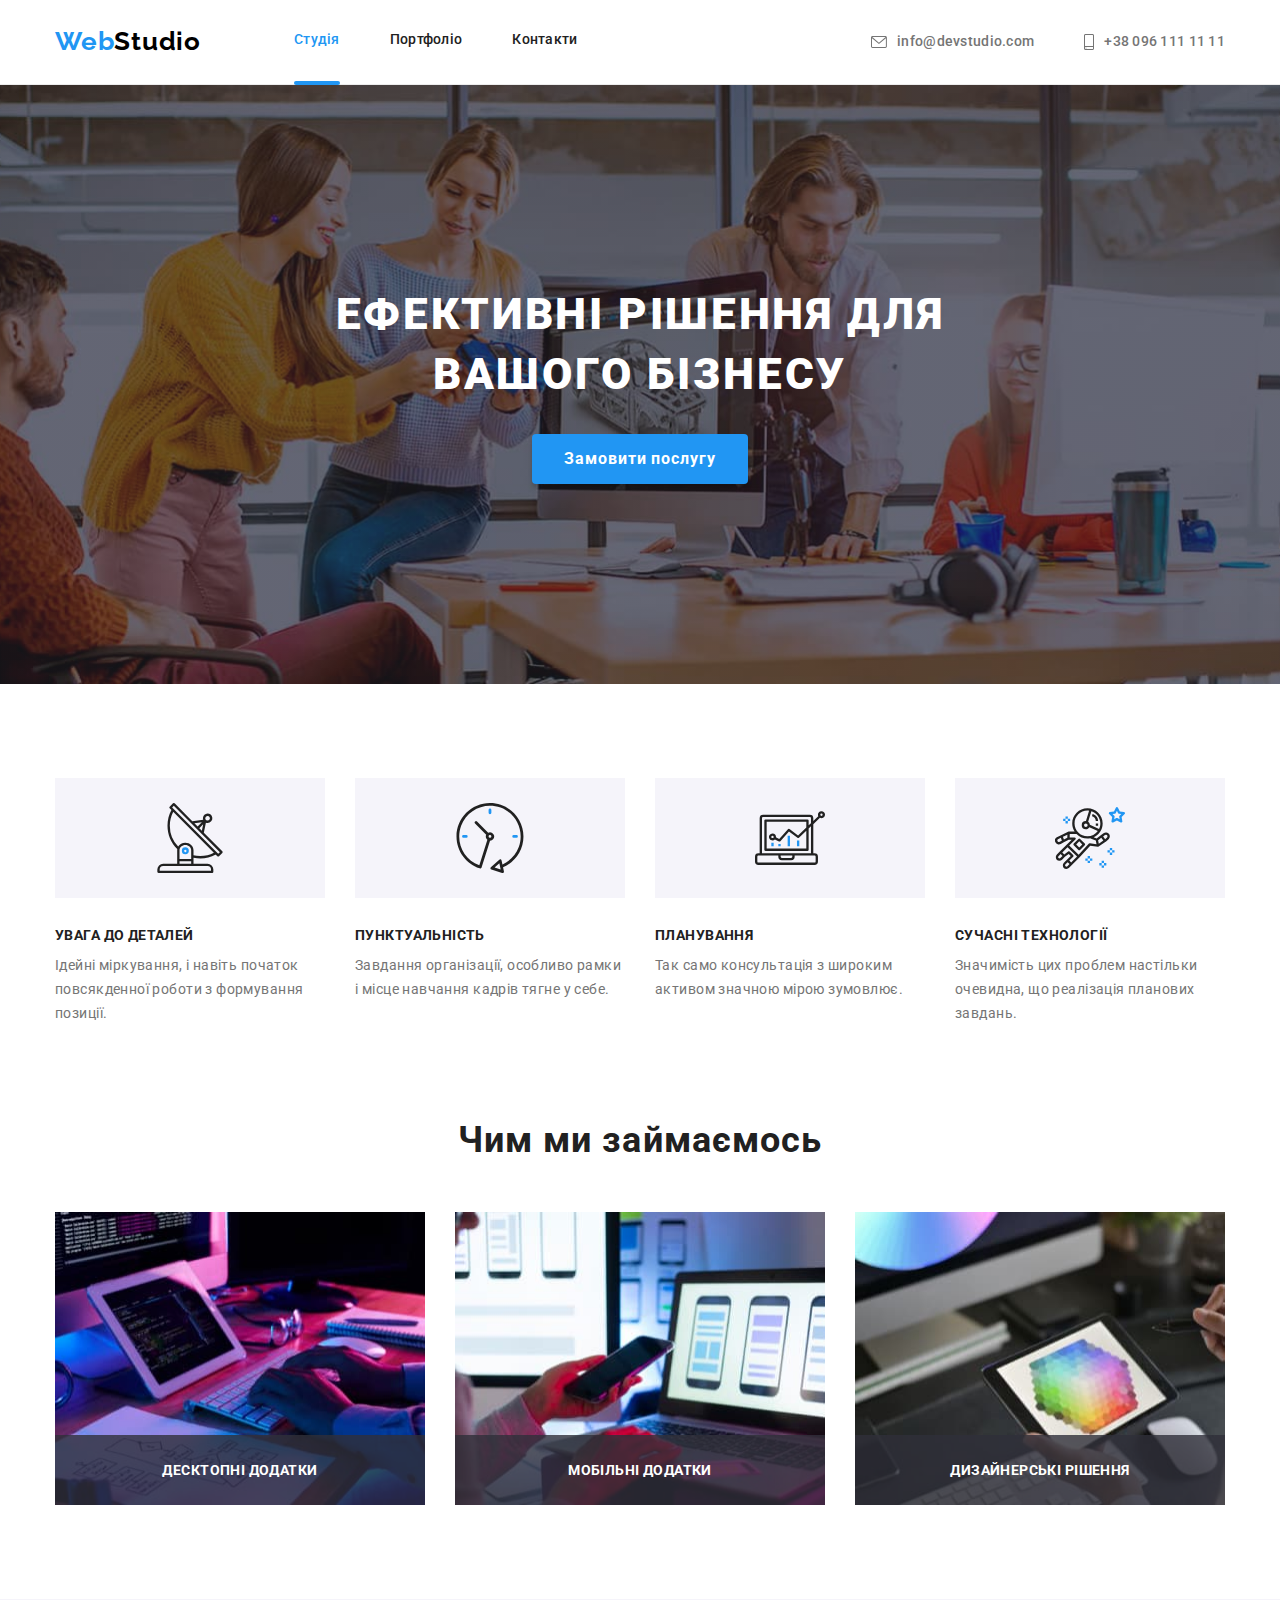
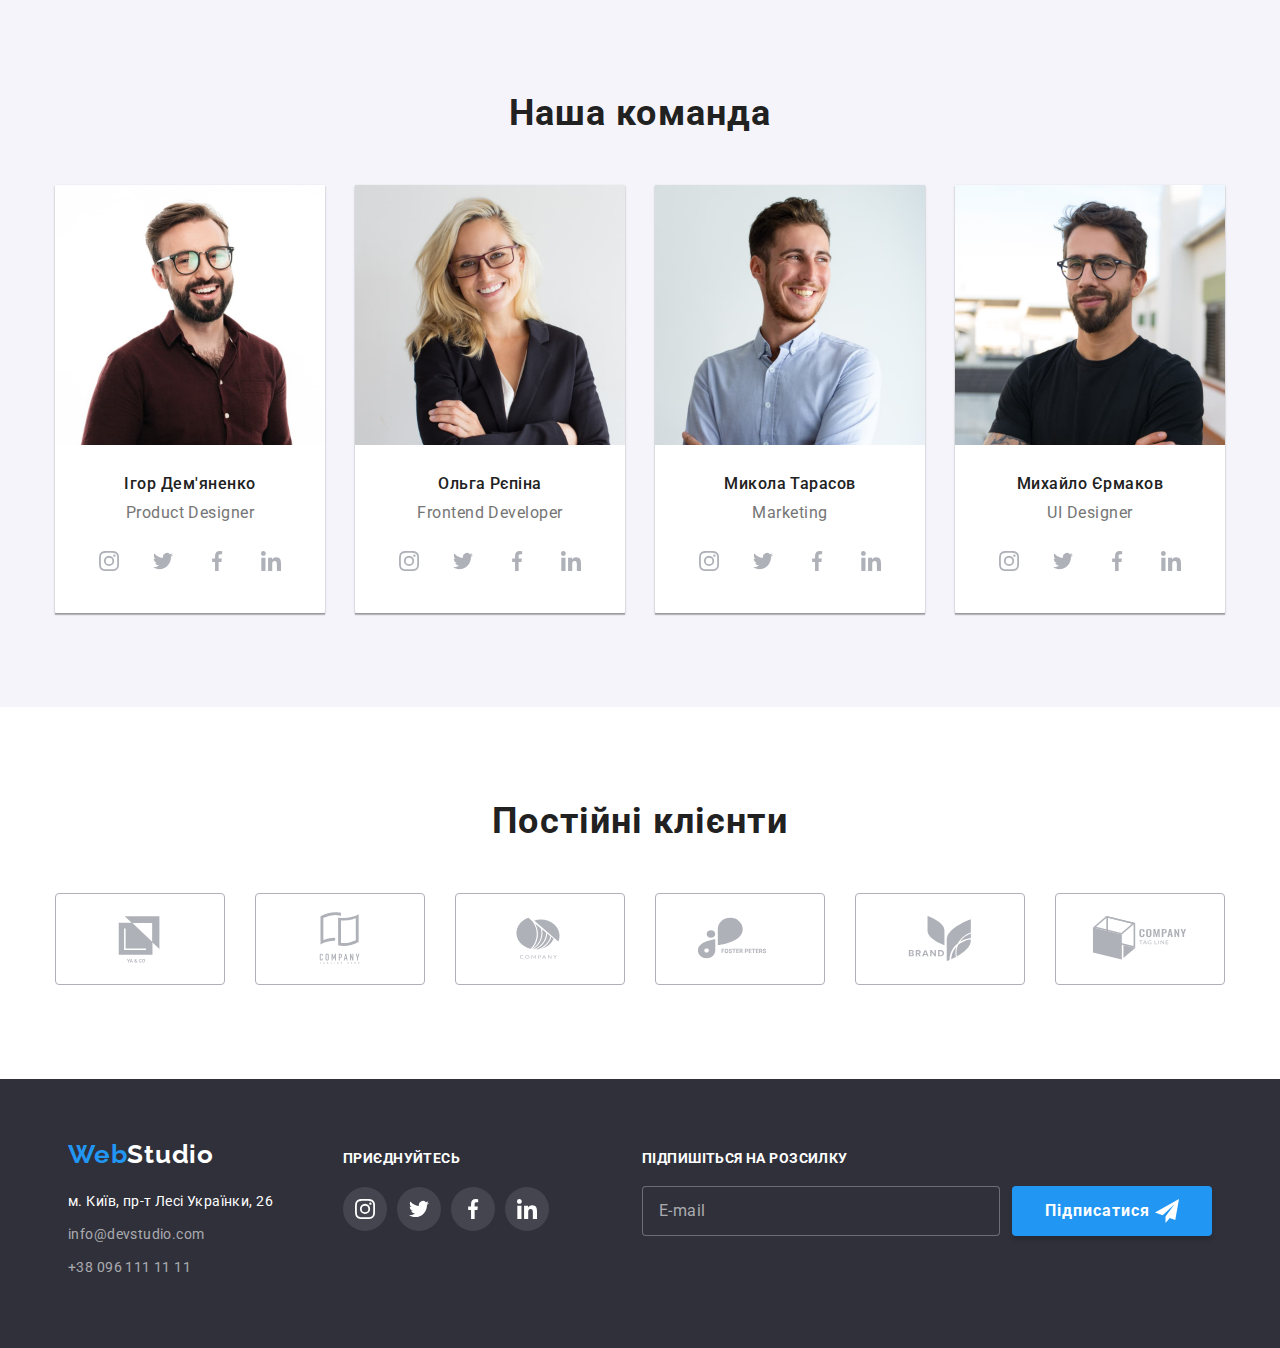
==== index.html @ d1556f67 "Update index.html" ====
<!DOCTYPE html>
<html lang="uk">
<head>
    <meta charset="UTF-8">
    <meta http-equiv="X-UA-Compatible" content="IE=edge">
    <meta name="viewport" content="width=device-width, initial-scale=1.0">
    <title>Студія</title>
    <link href="https://fonts.googleapis.com/css2?family=Raleway:wght@700&family=Roboto:wght@400;500;700;900&display=swap"
        rel="stylesheet">
    <link rel="stylesheet" href="https://cdnjs.cloudflare.com/ajax/libs/modern-normalize/1.1.0/modern-normalize.min.css">
    <link rel="stylesheet" href="./css/styles.css">
</head>

<body>
    <!--Верхня лінія-->
    <header>
        <div class="container ln">
            <nav class="ln">
                <a href="./index.html" class="logo">Web<span class="black">Studio</span></a>
                <ul class="site-nav list">
                    <li class="nav-item"> <a href="./index.html" class="link current">Студія</a></li>
                    <li class="nav-item"> <a href="./portfolio.html" class="link">Портфоліо</a></li>
                    <li class="nav-item"> <a href="#" class="link">Контакти</a></li>
                </ul>
            </nav>
            <ul class="contacts list">
                <li class="c-item pictures">
                    <a href="mailto:info@devstudio.com" class="link">
                        <svg class="pictures-icon" width="16" height="12">
                            <use href="./images/icons.svg#icon-envelope"></use>
                        </svg>info@devstudio.com
                    </a>
                </li>
                <li class="c-item pictures">
                    <a href="tel:+380961111111" class="link">
                        <svg class="pictures-icon" width="10" height="16">
                            <use href="./images/icons.svg#icon-smartphone"></use>
                        </svg>+38 096 111 11 11
                    </a>
                </li>
            </ul>
        </div>
    </header>

    <main>

        <!--Шапка-->
        <section class="hat">
                <h1 class="hat-title">Ефективні рішення для вашого бізнесу</h1>
                <button data-modal-open class="hat-text" type="button">Замовити послугу</button>           
        </section>

        <!--Особливості-->
        <section class="trait">
            <div class="container">
                <h2 class="visually-hidden">Особливості</h2>                                     
                <ul class="features list">
                    <li class="item">
                        <div class="pic">
                            <svg class="icon" width="70" height="70">
                                <use href="./images/icons.svg#icon-antenna"></use>
                            </svg>
                        </div>
                        <h3 class="features-title">Увага до деталей</h3>
                        <p class="features-text">Ідейні міркування, і навіть початок повсякденної роботи з формування позиції.</p>
                    </li>
                    <li class="item">
                        <div class="pic">
                            <svg class="icon" width="70" height="70">
                                <use href="./images/icons.svg#icon-clock"></use>
                            </svg>
                        </div>
                        <h3 class="features-title">Пунктуальність</h3>
                        <p class="features-text">Завдання організації, особливо рамки і місце навчання кадрів тягне у себе.</p>
                    </li>
                    <li class="item">
                        <div class="pic">
                            <svg class="icon" width="70" height="70">
                                <use href="./images/icons.svg#icon-diagram"></use>
                            </svg>
                        </div>
                        <h3 class="features-title">Планування</h3>
                        <p class="features-text">Так само консультація з широким активом значною мірою зумовлює.</p>
                    </li>
                    <li class="item">
                        <div class="pic">
                            <svg class="icon" width="70" height="70">
                                <use href="./images/icons.svg#icon-astronaut"></use>
                            </svg>
                        </div>
                        <h3 class="features-title">Сучасні технології</h3>
                        <p class="features-text">Значимість цих проблем настільки очевидна, що реалізація планових завдань.</p>
                    </li>
                </ul>
            </div>         
        </section>

        <!--Чим ми займаємось-->
        <section class="we-do">
            <div class="container">
                <h2 class="title-do">Чим ми займаємось</h2>
                <ul class="work list">

                    <li class="item">
                        <div class="work-thumb">
                            <img src="images/box1.jpg" alt="Верстка на ноутбуі" width="370">
                            <div class="work-text">
                                <p class="paragraf">Десктопні додатки</p>
                            </div>                          
                        </div>                      
                    </li>

                    <li class="item">
                        <div class="work-thumb">
                            <img src="images/box2.jpg" alt="Перегляд на ноутбуці екрана телефона" width="370">
                            <div class="work-text">
                                <p class="paragraf">Мобільні додатки</p>
                            </div>
                        </div>
                                               
                    </li>
                    <li class="item">
                        <div class="work-thumb">
                            <img src="images/box3.jpg" alt="Кольоровий шестикутник на планшеті" width="370">
                            <div class="work-text">
                                <p class="paragraf">Дизайнерські рішення</p>
                            </div>
                        </div>                                              
                    </li>
                </ul>
            </div>            
        </section>

        <!--Наша команда-->
        <section class="team-section">
            <div class="container">
                <h2 class="title">Наша команда</h2>
                <ul class="team list">
                    <li class="team-item">                        
                        <img src="images/igor.jpg" alt="Чоловік в окулярах та сорочці" width="270">
                        <div class="bottom-line">
                            <h3 class="team-title">Ігор Дем'яненко</h3>
                            <p class="team-text">Product Designer</p>
                            <ul class="t-link list">
                                <li>
                                    <a href="#" class="s-box">
                                        <svg class="s-icon" width="20" height="20">
                                            <use href="./images/icons.svg#icon-instagram1"></use>
                                        </svg>
                                    </a>
                                </li>
                                <li>
                                    <a href="#" class="s-box">
                                        <svg class="s-icon" width="20" height="20">
                                            <use href="./images/icons.svg#icon-twitter1"></use>
                                        </svg>
                                    </a>
                                </li>
                                <li>
                                    <a href="#" class="s-box">
                                        <svg class="s-icon" width="20" height="20">
                                            <use href="./images/icons.svg#icon-facebook1"></use>
                                        </svg>
                                    </a>
                                </li>
                                <li>
                                    <a href="#" class="s-box">
                                        <svg class="s-icon" width="20" height="20">
                                            <use href="./images/icons.svg#icon-linkedin1"></use>
                                        </svg>
                                    </a>
                                </li>
                            </ul>
                        </div>
                    </li>
                    <li class="team-item">
                        <img src="images/olga.jpg" alt="Дівчина блондинка в окулярах" width="270">
                        <div class="bottom-line">
                            <h3 class="team-title">Ольга Рєпіна</h3>
                            <p class="team-text">Frontend Developer</p>
                            <ul class="t-link list">
                                <li>
                                    <a href="#" class="s-box">
                                        <svg class="s-icon" width="20" height="20">
                                            <use href="./images/icons.svg#icon-instagram1"></use>
                                        </svg>
                                    </a>
                                </li>
                                <li>
                                    <a href="#" class="s-box">
                                        <svg class="s-icon" width="20" height="20">
                                            <use href="./images/icons.svg#icon-twitter1"></use>
                                        </svg>
                                    </a>
                                </li>
                                <li>
                                    <a href="#" class="s-box">
                                        <svg class="s-icon" width="20" height="20">
                                            <use href="./images/icons.svg#icon-facebook1"></use>
                                        </svg>
                                    </a>
                                </li>
                                <li>
                                    <a href="#" class="s-box">
                                        <svg class="s-icon" width="20" height="20">
                                            <use href="./images/icons.svg#icon-linkedin1"></use>
                                        </svg>
                                    </a>
                                </li>
                            </ul>
                        </div>                                                  
                    </li>
                    <li class="team-item">
                        <img src="images/mykola.jpg" alt="Чоловік в синій сорочці" width="270">
                        <div class="bottom-line">
                            <h3 class="team-title">Микола Тарасов</h3>
                            <p class="team-text">Marketing</p>
                            <ul class="t-link list">
                                <li>
                                    <a href="#" class="s-box">
                                        <svg class="s-icon" width="20" height="20">
                                            <use href="./images/icons.svg#icon-instagram1"></use>
                                        </svg>
                                    </a>
                                </li>
                                <li>
                                    <a href="#" class="s-box">
                                        <svg class="s-icon" width="20" height="20">
                                            <use href="./images/icons.svg#icon-twitter1"></use>
                                        </svg>
                                    </a>
                                </li>
                                <li>
                                    <a href="#" class="s-box">
                                        <svg class="s-icon" width="20" height="20">
                                            <use href="./images/icons.svg#icon-facebook1"></use>
                                        </svg>
                                    </a>
                                </li>
                                <li>
                                    <a href="#" class="s-box">
                                        <svg class="s-icon" width="20" height="20">
                                            <use href="./images/icons.svg#icon-linkedin1"></use>
                                        </svg>
                                    </a>
                                </li>
                            </ul>
                        </div>                                            
                    </li>
                    <li class="team-item">
                        <img src="images/mykhailo.jpg" alt="Чоловік в окулярах та чорній футболці" width="270">
                        <div class="bottom-line">
                            <h3 class="team-title">Михайло Єрмаков</h3>
                            <p class="team-text">UI Designer</p>
                            <ul class="t-link list">
                                <li>
                                    <a href="#" class="s-box">
                                        <svg class="s-icon" width="20" height="20">
                                            <use href="./images/icons.svg#icon-instagram1"></use>
                                        </svg>
                                    </a>
                                </li>
                                <li>
                                    <a href="#" class="s-box">
                                        <svg class="s-icon" width="20" height="20">
                                            <use href="./images/icons.svg#icon-twitter1"></use>
                                        </svg>
                                    </a>
                                </li>
                                <li>
                                    <a href="#" class="s-box">
                                        <svg class="s-icon" width="20" height="20">
                                            <use href="./images/icons.svg#icon-facebook1"></use>
                                        </svg>
                                    </a>
                                </li>
                                <li>
                                    <a href="#" class="s-box">
                                        <svg class="s-icon" width="20" height="20">
                                            <use href="./images/icons.svg#icon-linkedin1"></use>
                                        </svg>
                                    </a>
                                </li>
                            </ul>
                        </div>                      
                    </li>
                </ul>
            </div>            
        </section>
        <!--Постійні клієнти-->

        <section class="customers">
            <div class="container">
                <h2 class="cust-title">Постійні клієнти</h2>
                <ul class="client list">

                    <li class="cust-item">
                        <a href="#" class="cust">
                            <svg class="cust-icon" width="106" height="60">
                                <use href="./images/icons.svg#icon-logo1"></use>
                            </svg>
                        </a>                                     
                    </li>

                    <li class="cust-item">
                        <a href="#" class="cust">
                            <svg class="cust-icon" width="106" height="60">
                                <use href="./images/icons.svg#icon-logo2"></use>
                            </svg>
                        </a>                       
                    </li>
                    <li class="cust-item">
                        <a href="#" class="cust">
                            <svg class="cust-icon" width="106" height="60">
                                <use href="./images/icons.svg#icon-logo3"></use>
                            </svg>
                        </a>                       
                    </li>
                    <li class="cust-item">
                        <a href="#" class="cust">
                            <svg class="cust-icon" width="106" height="60">
                                <use href="./images/icons.svg#icon-logo4"></use>
                            </svg>
                        </a>                       
                    </li>
                    <li class="cust-item">
                        <a href="#" class="cust">
                            <svg class="cust-icon" width="106" height="60">
                                <use href="./images/icons.svg#icon-logo5"></use>
                            </svg>
                        </a>                        
                    </li>
                    <li class="cust-item">
                        <a href="#" class="cust">
                            <svg class="cust-icon" width="106" height="60">
                                <use href="./images/icons.svg#icon-logo6"></use>
                            </svg>
                        </a>                       
                    </li>
                </ul>
            </div>           
        </section>

    </main>

    <!--Підвал-->
    <footer class="bg">
        <div class="container">
            <div class="address-box">
                <div class="address-item">
                    <a href="./index.html" class="bg-logo">Web<span class="white">Studio</span></a>
                    <address class="bg-address">
                        <ul class="con list">
                            <li class="con-item">
                                <p class="bg-title">м. Київ, пр-т Лесі Українки, 26</p>
                            </li>
                            <li class="con-item"> <a href="mailto:info@devstudio.com" class="bg-link">info@devstudio.com</a>
                            </li>
                            <li class="con-item"> <a href="tel:+380961111111" class="bg-link">+38 096 111 11 11</a></li>
                        </ul>
                    </address>
                </div>
                <div class="social">
                    <p class="social-text">Приєднуйтесь</p>
                    <ul class=" join list">
                        <li class="join-item">
                            <a href="#" class="join-link">
                                <svg class="join-icon" width="20" height="20">
                                    <use href="./images/icons.svg#icon-instagram2"></use>
                                </svg>
                            </a>
                        </li>
                        <li class="join-item">
                            <a href="#" class="join-link">
                                <svg class="join-icon" width="20" height="20">
                                    <use href="./images/icons.svg#icon-twitter2"></use>
                                </svg>
                            </a>
                        </li>
                        <li class="join-item">
                            <a href="#" class="join-link">
                                <svg class="join-icon" width="20" height="20">
                                    <use href="./images/icons.svg#icon-facebook2"></use>
                                </svg>
                            </a>
                        </li>
                        <li class="join-item">
                            <a href="#" class="join-link">
                                <svg class="join-icon" width="20" height="20">
                                    <use href="./images/icons.svg#icon-linkedin2"></use>
                                </svg>
                            </a>
                        </li>
                    </ul>
                </div>
                <div class="form-mail">
                    <p class="mail-text">Підпишіться на розсилку</p>
                    <form class="sign-up">
                        <label for="mail"></label>
                        <input type="email" name="mail" id="mail" placeholder="E-mail">
                        <button class="sign" type="submit">Підписатися
                            <svg class="mail-icon" width="24" height="24">
                                <use href="./images/icons.svg#icon-send"></use>
                            </svg>
                        </button>
                    </form>
                </div>
            </div>
        </div>
    </footer>
    <div data-modal class="backdrop is-hidden">
        <div class="modal">
            <button data-modal-close class="close">
                <svg width="18" height="18">
                    <use href="./images/icons.svg#icon-close"></use>
                </svg>
            </button>
        </div>
    </div>
    <script src="./js/modal.js"></script>
</body>
</html>
---- css/styles.css ----
body {
    background-color: #fff;
    color: var(--primary-text-color);
    font-family: Roboto, sans-serif;  
}

.list {
    padding: 0;
    margin: 0;
    list-style: none;
}

header {
    border-bottom: 1px solid var(--border-header-color);
}

/*  */
/* Колір основного тексту #212121*/
/* Другорядний колір тексту #757575*/
/* Основний колір фону #FFFFFF*/
/* Другорядний колір фону #2F303A*/
/* Акцент #2196F3* / 
/*  */

:root {
    --primary-text-color: #212121;
    --text-color: #757575;
    --accent-color: #2196F3;
    --logo-color: #000;
    --secondary-logo-color: #fff;
    --secondary-background-color:#2F303A;
    --team-background-color: #F5F4FA;
    --address-color: #FFFFFF;
    --contacts-color: rgba(255, 255, 255, 0.6);
    --hat-text-color: #FFFFFF;
    --accent-background-color:#188CE8;
    --border-color: #EEEEEE;
    --border-header-color: #ECECEC;
    --card-set-gap: 30px;
    --hat-background-color: #C4C4C4;
    --cust-border-color: #AFB1B8;
    --social-background-color: rgba(255, 255, 255, 0.1);
}

img {
    display: block;
    max-width: 100%;
    height: auto;
}

.container {
    margin-left: auto;
    margin-right: auto;
    padding-left: 15px;
    padding-right: 15px;
    width: 1200px;
    /* outline: 2px solid tomato; */
}

/* HEADER-ЗАГОЛОВОК */
/* Флекс для всього футера */
.ln {
    display: flex;
    align-items: center;
}

/* ЛОГОТИП */

.logo{
    display: block;
    padding-top: 24px;
    padding-bottom: 25px;

    color: var(--accent-color);

    font-family: Raleway, sans-serif;
    font-weight: 700;
    font-size: 26px;
    line-height: 1.19;
    letter-spacing: 0.03em;
    text-decoration: none
}
.black {
    color: var(--logo-color);
}

/* НАВІГАЦІЯ */
/* Флекс для навігації */
.site-nav {
    display: flex;
    margin-left: 93px;
}

.site-nav .nav-item:not(:last-child) {
    margin-right: 50px;
}

.site-nav .link {
    
    display: block;
    padding-top: 32px;
    padding-bottom: 32px;

    color: var(--primary-text-color);

    font-weight: 500;
    font-size: 14px;
    line-height: 1.14;
    letter-spacing: 0.02em;
    text-decoration: none;

    transition: color 250ms cubic-bezier(0.4, 0, 0.2, 1);   
}

.site-nav .link:hover,
.site-nav .link:focus {
    color: var(--accent-color);
    
}
.site-nav .link.current,
.contacts .link.current,
.contacts .link:hover,
.contacts .link:focus {
    color: var(--accent-color);
}

.current::after {
    content: '';
    position: relative;
    bottom: -33px;
    display: block;
    height: 4px;
    border-radius: 2px;
    
    background-color: var(--accent-color);   
}


/* КОНТАКТИ */
/* Флекс на контакти */
.contacts {
    display: flex;
    margin-left: auto;
    /* align-items: center; */
}
.contacts .c-item + .c-item {
    margin-left: 50px;
}

.contacts .link {
    display: flex;
    align-items: center;
    padding-top: 32px;
    padding-bottom: 32px;

    color: var(--text-color);

    font-weight: 500;
    font-size: 14px;
    line-height: 1.14;
    letter-spacing: 0.02em;
    text-decoration: none;

    transition: color 250ms cubic-bezier(0.4, 0, 0.2, 1);
}

.pictures {
    display: flex;
    align-items: center;
}

.pictures-icon {
    margin-right: 10px;

    fill: currentColor;
}


/* MAIN */
/* ШАПКА */

.hat {
    
    max-width: 1600px;
        margin-left: auto;
        margin-right: auto;
        background-image: linear-gradient(to right,
                rgba(47, 48, 58, 0.4),
                rgba(47, 48, 58, 0.4)),
            url(../images/team.jpg);
        background-repeat: no-repeat;
        background-position: center;
        background-size: cover;
    padding-top: 200px;
    padding-bottom: 200px;
    
    text-align: center; 

    background-color: var(--hat-background-color);
}
.hat-title {
    
    width: 696px;
    margin-left: auto;
    margin-right: auto;
    margin-top: 0;
    

    color: var(--hat-text-color);

    font-weight: 900;
    font-size: 44px;
    line-height: 1.36;
    letter-spacing: 0.06em;
    text-transform: uppercase;
    
}

.hat-text {
    
    padding: 10px 32px;
    min-width: 216px;
    border: none;
    border-radius: 4px;

    color: var(--hat-text-color);
    background-color: var(--accent-color);
      
    font-family: Roboto, sans-serif;
    font-weight: 700;
    font-size: 16px;
    line-height: 1.87;
    letter-spacing: 0.06em;
    cursor: pointer;

    box-shadow: 0px 4px 4px rgba(0, 0, 0, 0.15);

    transition: background-color 250ms cubic-bezier(0.4, 0, 0.2, 1);
}

.hat-text:hover,
.hat-text:focus {
    background-color: var(--accent-background-color);
} 
/* Особливості */
.visually-hidden {
    position: absolute;
        white-space: nowrap;
        width: 1px;
        height: 1px;
        overflow: hidden;
        border: 0;
        padding: 0;
        clip: rect(0 0 0 0);
        clip-path: inset(50%);
        margin: -1px;
}
.trait {
    padding-top: 94px;
    padding-bottom: 94px;
}
/* Флекс Особливості */
.features {
    display: flex;
}

.item {
    width: calc((100% - 3 * 30px) / 4);
}

.features .item+.item {
    margin-left: 30px;
}
.pic {
    display: flex;
    align-items: center;
    justify-content: center;
    margin-bottom: 30px;
    height: 120px;

    background-color: var(--team-background-color);     
}

.i-item+.i-item {
    margin-left: 30px;
}

.i-item {
    width: calc((100% - 3 * 30px) / 4);
}
.features-title {
    margin-top: 0;
    margin-bottom: 10px;

    font-weight: 700;
    font-size: 14px;
    line-height: 1.14;
    letter-spacing: 0.03em;
    text-transform: uppercase;
}

.features-text {
    margin-top: 0;
    margin-bottom: 0;

    color: var(--text-color);

    font-size: 14px;
    line-height: 1.71;
    letter-spacing: 0.03em; 
}

/* Чим ми займаємось */
/* Флекс */
.we-do {
    padding-bottom: 94px;
}
.work {
    display: flex;
}

.work>.item {
    width: calc((100% - 2 * 30px) / 3);
}

.work .item+.item {
    margin-left: 30px;
}

.work-text {
    display: flex;
    align-items: center;
    justify-content: center;
    font-weight: 700;
    font-size: 14px;
    line-height: 1.14;
    letter-spacing: 0.03em;
    text-transform: uppercase;
   
    width: 370px;
    height: 70px;  

    color: var(--hat-text-color);
    background-color: rgba(47, 48, 58, 0.8);

    position: absolute;
    bottom: 0;
}
.work-thumb {
    position: relative;
}

.paragraf {
    margin: 0;
}

.title, .title-do {
    margin-top: 0;
    margin-bottom: 50px;

    font-weight: 700;
    font-size: 36px;
    line-height: 1.16;
    letter-spacing: 0.03em;
    text-align: center;
}

/* Команда */
/* Флекс */
.team {
    display: flex;
   
}

.team .team-item+.team-item {
    margin-left: 30px;  
}
.team-item {
    box-shadow: 0px 1px 3px rgba(0, 0, 0, 0.12), 0px 1px 1px rgba(0, 0, 0, 0.14), 0px 2px 1px rgba(0, 0, 0, 0.2);
}

.team-section {
    padding-top: 94px;
    padding-bottom: 94px;

    background-color: var(--team-background-color);
}

.team-title {
    margin-top: 0;
    margin-bottom: 10px;
    

    background-color: var(--hat-text-color);

    font-weight: 500;
    font-size: 16px;
    line-height: 1.18;
    letter-spacing: 0.03em;
    
}
.team-text {
    margin-top: 0;
    margin-bottom: 16px;

    color: var(--text-color);
    background-color: var(--hat-text-color);

    font-size: 16px;
    line-height: 1.18;
    letter-spacing: 0.03em;  
}

.bottom-line {
    padding-top: 30px;
    padding-bottom: 30px;
    text-align: center;

    background-color: var(--hat-text-color);

    
    border-radius: 0px 0px 4px 4px;   
}
/* Соціальні мережі */

.s-box {
    display: flex;
    align-items: center;
    justify-content: center;;
    width: 44px;
    height: 44px;
    text-decoration: none;
    border: none;
    border-radius: 50%;
    fill: var(--cust-border-color);

    transition: background-color 250ms cubic-bezier(0.4, 0, 0.2, 1);
}

.s-icon {
    transition: fill 250ms cubic-bezier(0.4, 0, 0.2, 1);
}

.s-box:hover,
.s-box:focus {
    background-color:  var(--accent-color);
    fill: var(--hat-text-color);
}
.s-icon:hover {
    fill: var(--hat-text-color);
}

.t-link {
    display: flex;
    align-items: center;
    justify-content: center;
    gap: 10px;
}
.t-link .s-box+.s-box {
    margin-left: 10px;
}

/* Постійні клієнти */
.customers {
    padding-top: 94px;
    padding-bottom: 94px;
}

.client {
    display: flex;
    align-items: center;
}

.client .cust-item+.cust-item {
    margin-left: 30px;    
}

.cust-item {
    width: calc((100% - 5 * 30px) / 6);
    
}


.cust {
    display: flex;
    align-items: center;
    justify-content: center;
    border-radius: 4px;           
    height: 92px;

    border: 1px solid var(--cust-border-color);
    fill: var(--cust-border-color);

    transition: 250ms cubic-bezier(0.4, 0, 0.2, 1);
}

.cust:hover,
.cust:focus {
    border: 1px solid var(--accent-color);
    fill: var(--accent-color);
    
}

.cust-title {
    margin-top: 0;
    margin-bottom: 50px;


    font-weight: 700;
    font-size: 36px;
    line-height: 1.16;
    text-align: center;
    letter-spacing: 0.03em;
}

/* ПОРТФОЛІО */
/* Кнопки */
/* Флекс */

.filters {
    display: flex;
    justify-content: center;
    align-items: baseline;
    margin-bottom: 50px;
}

.btn {
    width: calc((100% - 4 * 8px) / 5);

    color: var(--primary-text-color);
    background: var(--team-background-color);
    
    font-family: Roboto, sans-serif;
    font-weight: 500;
    font-size: 16px;
    line-height: 1.62;
    letter-spacing: 0.03em;
    cursor: pointer;

    transition: 250ms cubic-bezier(0.4, 0, 0.2, 1);
}

.filters .filter-item+.filter-item {
    margin-left: 8px;
}

.all {
    display: inline-block;
    border-radius: 4px;
    padding: 6px 25px;
    min-width: 73px;
    border: none;
}

.web {
    display: inline-block;
    border-radius: 4px;
    padding: 6px 22px;
    min-width: 125px;
    border: none;
}

.app {
    display: inline-block;
    border-radius: 4px;
    padding: 6px 22px;
    min-width: 112px;
    border: none;
}

.design {
    display: inline-block;
    border-radius: 4px;
    padding: 6px 22px;
    min-width: 103px;
    border: none;
}

.mark {
    display: inline-block;
    border-radius: 4px;
    padding: 6px 22px;
    min-width: 130px;
    border: none;
}

.btn:hover,
.btn:focus {
    color: var(--hat-text-color);
    background-color: var(--accent-color);
    box-shadow: 0px 3px 1px rgba(0, 0, 0, 0.1), 0px 1px 2px rgba(0, 0, 0, 0.08), 0px 2px 2px rgba(0, 0, 0, 0.12);
}

/* Розділи */
/* Флекс-сітка */
.port {
    padding-top: 94px;
    padding-bottom: 94px;
}
.project {
    gap: var(--card-set-gap);
    display: flex;
    flex-wrap: wrap;
      
}

.pr-item {
    flex-basis: calc((100% - 2 * var(--card-set-gap)) / 3);       
}

.card-conten {
    padding: 20px 24px;
    background: var(--hat-text-color);
    border-right: 1px solid var(--border-color);
    border-bottom: 1px solid var(--border-color);
    border-left: 1px solid var(--border-color);
}

.project-link {
    display: block;
    color: var(--primary-text-color);

    text-decoration: none;

    transition: box-shadow 250ms cubic-bezier(0.4, 0, 0.2, 1);
}
.project-link:hover,
.project-link:focus {
    box-shadow: 0px 1px 1px rgba(0, 0, 0, 0.12), 0px 4px 4px rgba(0, 0, 0, 0.06), 1px 4px 6px rgba(0, 0, 0, 0.16);
}

.project-title {
    margin-top: 0;
    margin-bottom: 4px;

    font-weight: 700;
    font-size: 18px;
    line-height: 2.0;
    letter-spacing: 0.06em;
}

.project-text {
    margin-top: 0;
    margin-bottom: 0;

    color: var(--text-color);

    font-size: 16px;
    line-height: 1.87;
    letter-spacing: 0.03em;   
}
/* Оверлей */
.card-thumb {
    position: relative;
    overflow: hidden;
}

.card-thumb::before {
    display: inline-block;
    position: absolute;
    content: '';
    width: 100%;
    height: 100%;

    background-color: rgba(33, 150, 243, 0.9);

    opacity: 0;
    transform: translateY(100%);
    transition: transform 250ms cubic-bezier(0.4, 0, 0.2, 1);
}

.card-thumb:hover::before {
    transform: translateY(0);
    opacity: 1;
}

.card-thumb:hover .overlay-text {
    display: block;
}

.overlay-text {

    position: absolute;
    display: none;
    top: 50%;
    left: 50%;
    transform: translate(-50%, -50%);
    opacity: 0;

    width: 100%;
    height: 100%;
    padding: 63px 24px;
    margin: 0;
    
    font-size: 18px;
    line-height: 1.55;
    letter-spacing: 0.03em;      
           
    color: var(--hat-text-color);

    transition: opacity 250ms cubic-bezier(0.4, 0, 0.2, 1);   
}

.overlay-text:hover {
    opacity: 1;
}
    

/* ПІДВАЛ */

.bg {
    padding-top: 60px;
    padding-bottom: 60px;
    background-color: var(--secondary-background-color);
}

.bg-logo {
    display: block;
    margin-bottom: 20px;
    padding: 0;

    color: var(--accent-color);

    font-family: Raleway, sans-serif;
    font-weight: 700;
    font-size: 26px;
    line-height: 1.19;
    letter-spacing: 0.03em;
    text-decoration: none
}

.white {
    color: var(--secondary-logo-color);
}

.bg-title {
    margin: 0;
    padding: 0;

    color: var(--address-color);

    font-size: 14px;
    line-height: 1.71;
    letter-spacing: 0.03em;
    font-style: normal;
}

.bg-link {

    color: var(--contacts-color);

    font-style: normal;
    font-size: 14px;
    line-height: 1.71;
    letter-spacing: 0.03em;
    text-decoration: none;

    transition: color 250ms cubic-bezier(0.4, 0, 0.2, 1);
}

.bg-link:hover,
.bg-link:focus {
    color: var(--accent-color);
}


.social-text {
    margin-top: 0;
    margin-right: 0;
    margin-left: 0;
    margin-bottom: 20px;

    font-weight: 700;
    font-size: 14px;
    line-height: 1.14;
    letter-spacing: 0.03em;
    text-transform: uppercase;

    color: var(--hat-text-color);
}

.join {
    display: flex;
    align-items: center;
}

.join>.join-item+.join-item {
    margin-left: 10px;
}

.join-link {
    display: flex;
    justify-content: center;
    align-items: center;

    background-color: var(--social-background-color);

    width: 44px;
    height: 44px;
    border-radius: 50%;  

    transition: background-color 250ms cubic-bezier(0.4, 0, 0.2, 1);
}

.join-link:hover,
.join-link:focus {
    background-color: var(--accent-color);
}

.con {
    display: flex;
    flex-direction: column;
}

.con-item {
    padding: 0;
    margin-bottom: 9px;
    margin-left: 0;
    margin-right: 0;
}

.address-box {
    display: flex;
    align-items: baseline;
    justify-content: center;
}

.address-item {
    margin-right: 70px;

}

.social {
    margin-right: 93px;
}

/* Підписатися */
.mail-text {
    font-weight: 700;
    font-size: 14px;
    line-height: 16px;
    letter-spacing: 0.03em;
    text-transform: uppercase;
    margin: 0;
    margin-bottom: 20px;

    color: var(--hat-text-color);
}

.form-mail input {

    padding-top: 15px;
    padding-left: 16px;
    padding-bottom: 15px;

    min-width: 358px;

    margin-right: 12px;
    border: 1px solid rgba(255, 255, 255, 0.3);
    border-radius: 4px;
    background-color: var(--secondary-background-color);
}

.form-mail input::placeholder {
    font-size: 16px;
    line-height: 1.25;
    letter-spacing: 0.03em;
    margin: 0;

    color: var(--contacts-color);
}

.sign {
    display: flex;
    justify-content: space-evenly;
    align-items: center;
    font-weight: 700;
    font-size: 16px;
    line-height: 1.87;
    letter-spacing: 0.06em;
    padding: 10px 28px;
    min-width: 200px;


    border-radius: 4px;
    border: none;
    cursor: pointer;

    color: var(--hat-text-color);
    background-color: var(--accent-color);
    box-shadow: 0px 4px 4px rgba(0, 0, 0, 0.15);
}

.sign-up {
    display: flex;
}

/* Модальне вікно */
.backdrop {
    position: fixed;
    top: 0;
    left: 0;
    width: 100%;
    height: 100%;
   

    background-color: rgba(0, 0, 0, 0.2);

    opacity: 1;
    transition: opacity 250ms cubic-bezier(0.4, 0, 0.2, 1);
}

.backdrop.is-hidden {
    opacity: 0;
    pointer-events: none;
}

.backdrop.is-hidden .modal {
    transform: translate(-50%, -50%) scale(1.1);
}

.modal {
    position: absolute;
    top: 50%;
    left: 50%;
    

    width: 528px;
    height: 581px;

    background-color: var(--hat-text-color);
    box-shadow: 0px 1px 3px rgba(0, 0, 0, 0.12), 0px 1px 1px rgba(0, 0, 0, 0.14), 0px 2px 1px rgba(0, 0, 0, 0.2);
    border-radius: 4px;

    transform: translate(-50%, -50%) scale(1);
    transition: transform 250ms cubic-bezier(0.4, 0, 0.2, 1); 
}

.close {
    display: flex;
    cursor: pointer;
  
    margin-left: 490px;
    margin-top: 8px;
    padding: 6px;

    border-radius: 50%;
    
    background-color: var(--hat-text-color);
    border: 1px solid rgba(0, 0, 0, 0.1);
}


/* section, */
/* header, */
/* footer { */
    /* outline: 2px solid blue; */
/* } */
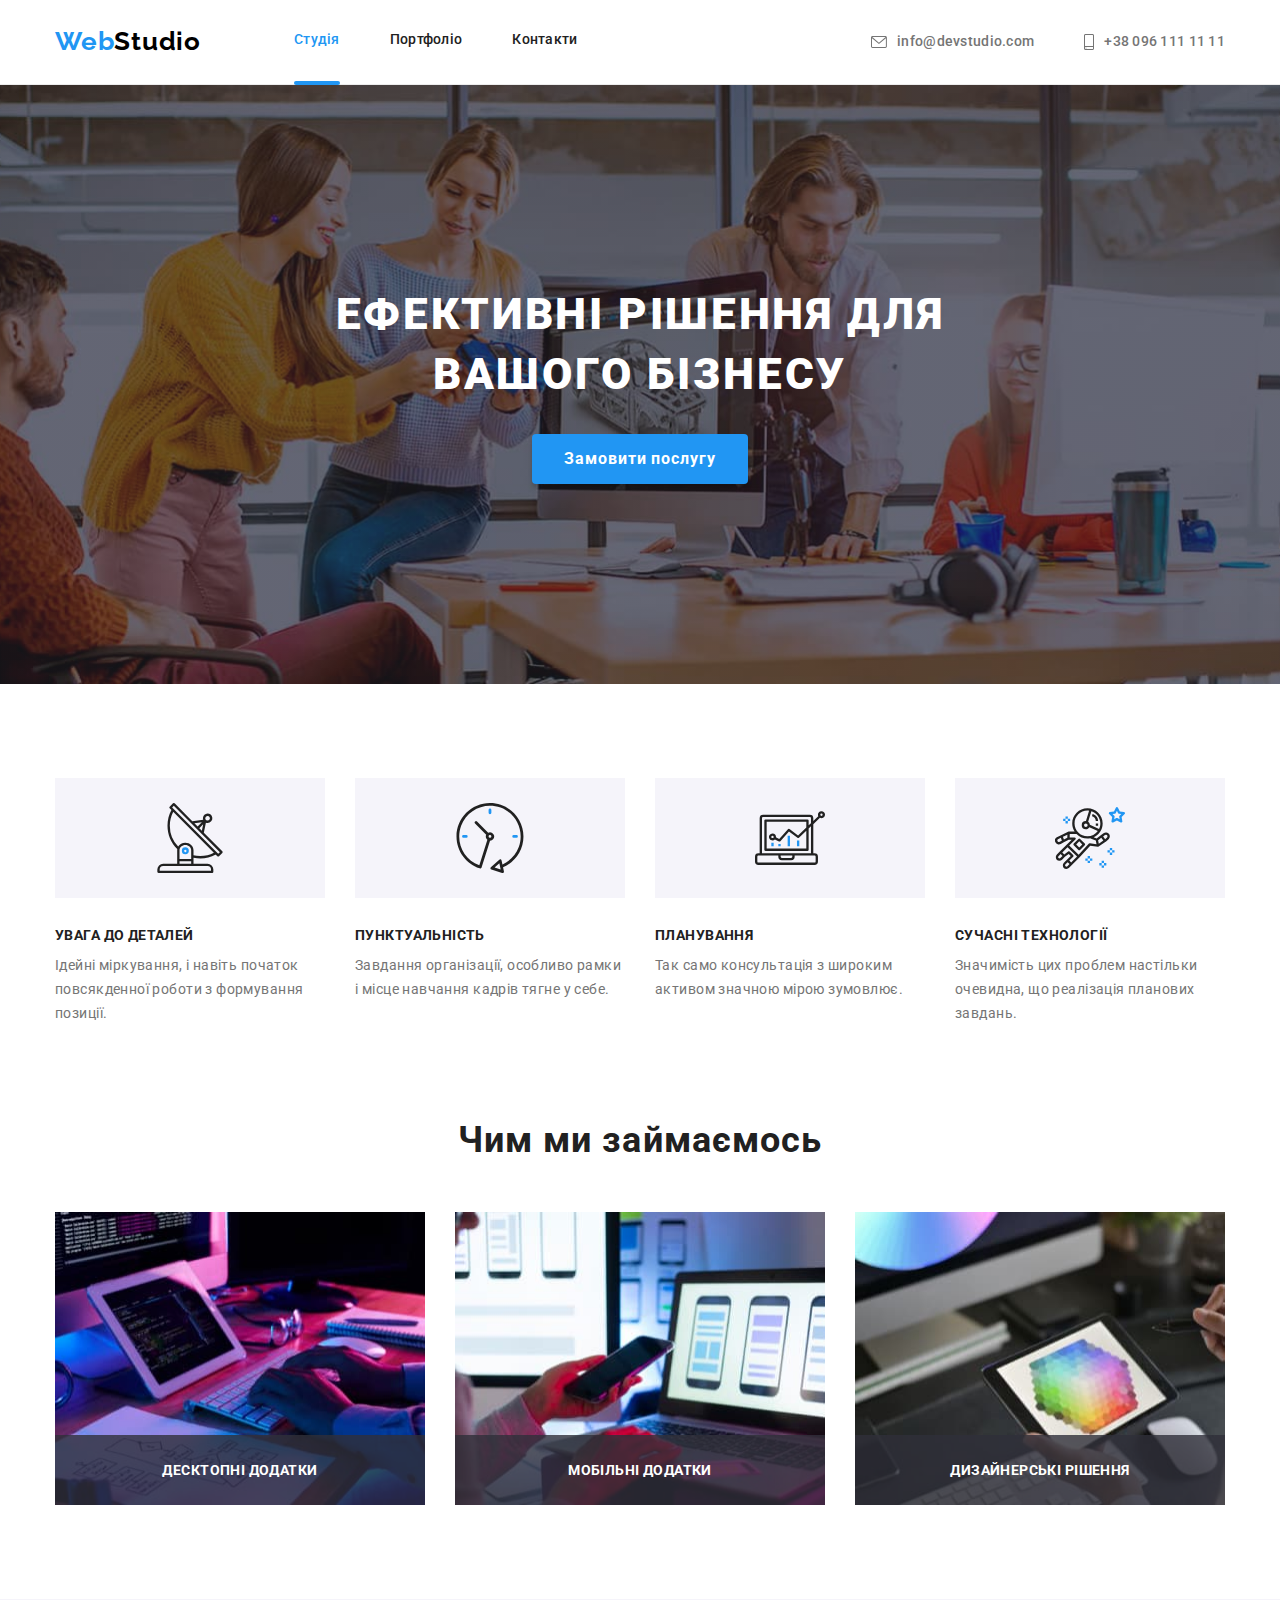
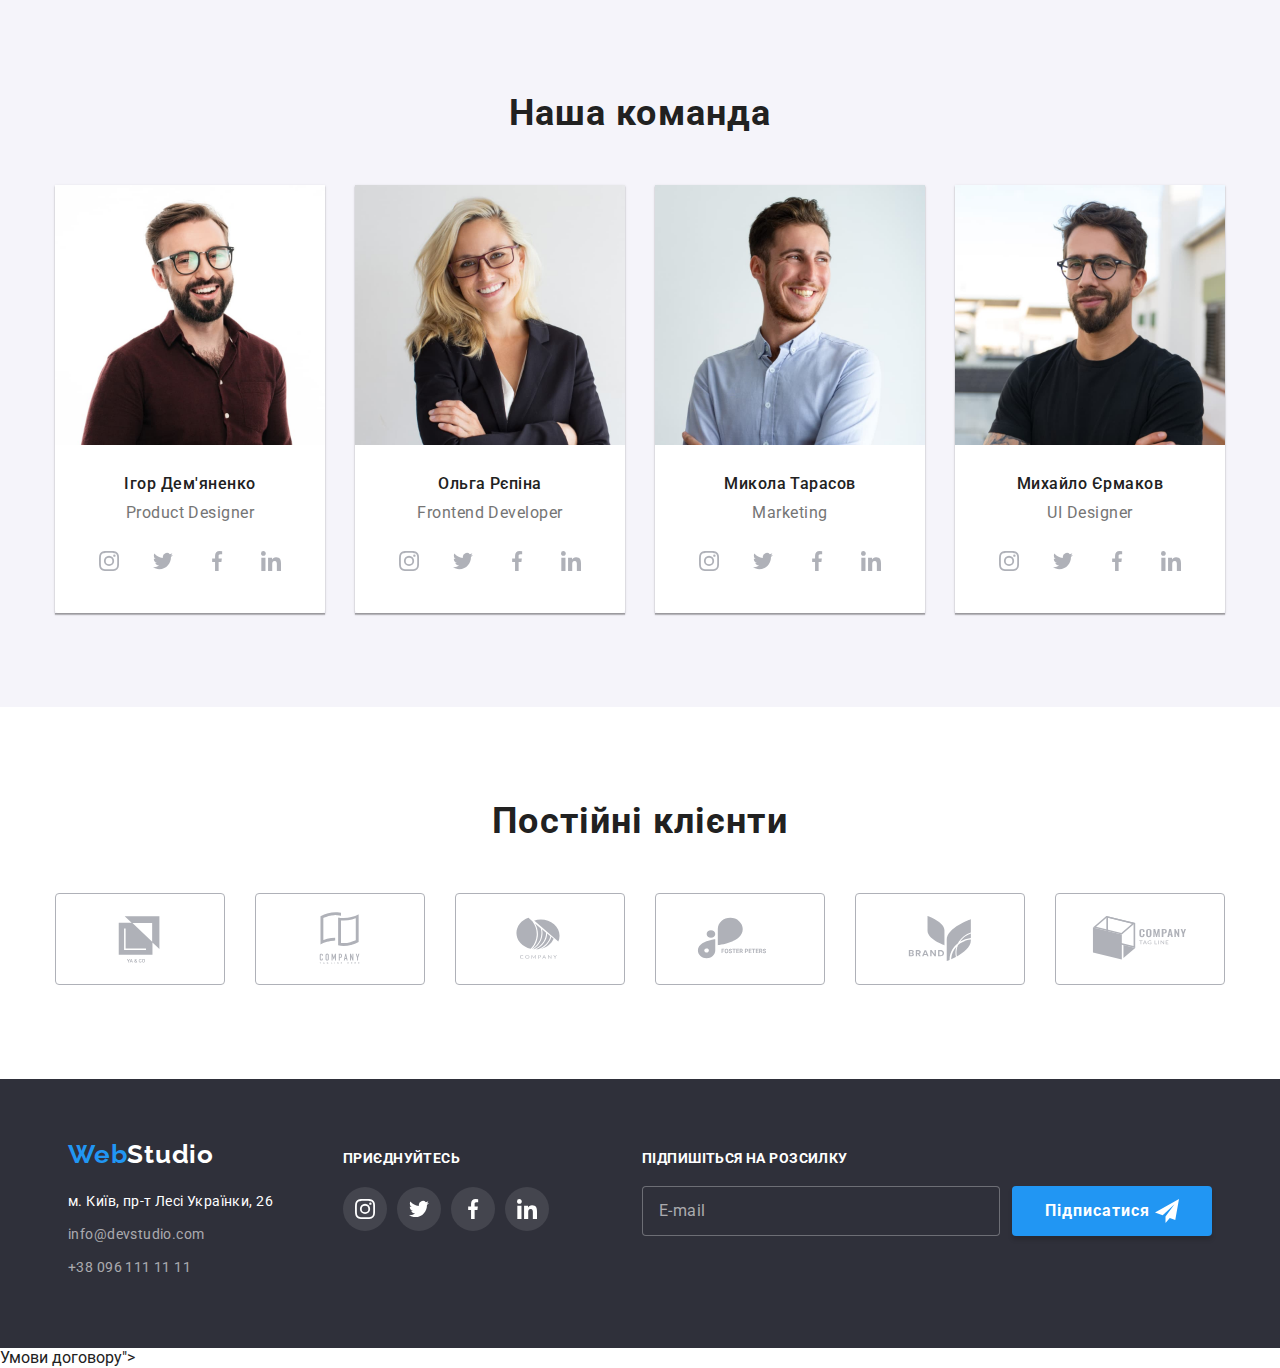
==== commit 59c792f3: "Update index.html" ====
--- a/index.html
+++ b/index.html
@@ -410,13 +410,72 @@
     </footer>
     <div data-modal class="backdrop is-hidden">
         <div class="modal">
+            <h2 class="modal-title">Залиште свої дані, ми вам передзвонимо</h2>
             <button data-modal-close class="close">
                 <svg width="18" height="18">
                     <use href="./images/icons.svg#icon-close"></use>
                 </svg>
             </button>
+            <form class="form">
+                <div class="form-field">
+                    <label for="name">Ім'я</label>
+                    <input type="text" class="form-input" name="name" id="name">
+                    <span class="person">
+                        <svg width="18" height="18">
+                            <use href="./images/icons.svg#icon-person"></use>
+                        </svg>
+                    </span>
+                </div>
+
+                <div class="form-field">
+                    <label for="tel" class="form-label">Телефон</label>
+                    <input type="tel" class="form-input" name="tel" id="tel">
+                    <span class="phone">
+                        <svg width="18" height="18">
+                            <use href="./images/icons.svg#icon-phone"></use>
+                        </svg>
+                    </span>
+                </div>
+                
+                <div class="form-field">
+                    <label for="mail" class="form-label">Пошта</label>
+                    <input type="email" class="form-input" name="mail" id="mail">
+                    <span class="email">
+                        <svg width="18" height="18">
+                            <use href="./images/icons.svg#icon-email"></use>
+                        </svg>
+                    </span>
+                </div>
+                
+                <div class="form-field">
+                    <label for="comment" class="form-label">Коментар</label>
+                    <textarea name="comment" id="comment" cols="" rows="" placeholder="Введіть текст"></textarea>
+                </div>
+
+                <div class="check">
+                    <input class="checkbox" type="checkbox" name="topic" value="" id="">
+                    <span class="vector">
+                        <svg width="16" height="15">
+                            <use href="./images/icons.svg#icon-vector"></use>
+                        </svg>
+                    </span>
+                    <label class="checkbox-label" for="text">Погоджуюся з розсилкою та приймаю <span class="text-decor">Умови договору</span> </label>                                                             
+               </div>
+
+            </form>
         </div>
+
     </div>
     <script src="./js/modal.js"></script>
 </body>
-</html>+</html>
+
+
+<label class="label">
+    <input class="checkbox" type="checkbox" name="topic" value="Погоджуюся з розсилкою та приймаю <span class="text-decor">Умови договору</span>">
+    <span class="vector">
+        <svg width="16" height="15">
+            <use href="./images/icons.svg#icon-vector"></use>
+        </svg>
+    </span>
+</label>--- a/css/styles.css
+++ b/css/styles.css
@@ -935,19 +935,121 @@
     transform: translate(-50%, -50%) scale(1);
     transition: transform 250ms cubic-bezier(0.4, 0, 0.2, 1); 
 }
-
+/* Розмітка модального вікна */
 .close {
     display: flex;
+    position: absolute;
     cursor: pointer;
+    top: 0;
+    right: 0;
   
-    margin-left: 490px;
-    margin-top: 8px;
+    margin-right: 8px;
+    margin-top: 0;
     padding: 6px;
 
     border-radius: 50%;
     
     background-color: var(--hat-text-color);
     border: 1px solid rgba(0, 0, 0, 0.1);
+}
+
+.modal-title {
+
+    font-weight: 700;
+    font-size: 20px;
+    line-height: 1.15;
+    text-align: center;
+    letter-spacing: 0.03em;
+
+    padding-top: 33px;
+    padding-left: 40px;
+    padding-right: 40px;
+    margin: 0;
+    margin-bottom: 12px;
+}
+
+.form-field {
+    position: relative;
+    display: flex; 
+    flex-direction: column;
+    /* min-width: 448px; */
+    padding-left: 40px;
+    padding-right: 40px;
+    margin-bottom: 10px;
+
+}
+
+.form-field label {
+    font-size: 12px;
+    line-height: 1.16;
+    letter-spacing: 0.01em;
+    margin-bottom: 4px;
+
+    color: var(--text-color);
+}
+
+.form-field input {
+
+    margin: 0;
+    padding-top: 11px;
+    padding-left: 42px;
+    padding-bottom: 11px;
+    /* min-width: 448px; */
+
+    border: 1px solid rgba(33, 33, 33, 0.2);
+    border-radius: 4px;
+}
+
+textarea {
+    resize: none;
+    font-family: Roboto, sans-serif;
+    padding: 12px 16px;
+
+    min-width: 448px;
+    min-height: 120px;
+
+    border: 1px solid rgba(33, 33, 33, 0.2);
+    border-radius: 4px;
+}
+
+.form-field textarea::placeholder {
+
+    font-size: 12px;
+    line-height: 1.16;
+    letter-spacing: 0.01em;
+
+    color: rgba(117, 117, 117, 0.5);
+}
+
+/* Іконки-позиціювання */
+
+.person {
+    position: absolute;
+    top: 28px;
+    left: 52px;
+    transform: translateY(10%);
+}
+.phone {
+    position: absolute;
+    top: 28px;
+    left: 52px;
+}
+
+.email {
+    position: absolute;
+    top: 28px;
+    left: 52px;
+}
+/* Чекбокс */
+.check {
+    padding-left: 51px;
+    padding-right: 52px;
+}
+
+.checkbox {
+    appearance: none;
+    position: absolute;
+
 }
 
 
@@ -956,3 +1058,15 @@
 /* footer { */
     /* outline: 2px solid blue; */
 /* } */
+.visually-hidden {
+    position: absolute;
+    white-space: nowrap;
+    width: 1px;
+    height: 1px;
+    overflow: hidden;
+    border: 0;
+    padding: 0;
+    clip: rect(0 0 0 0);
+    clip-path: inset(50%);
+    margin: -1px;
+}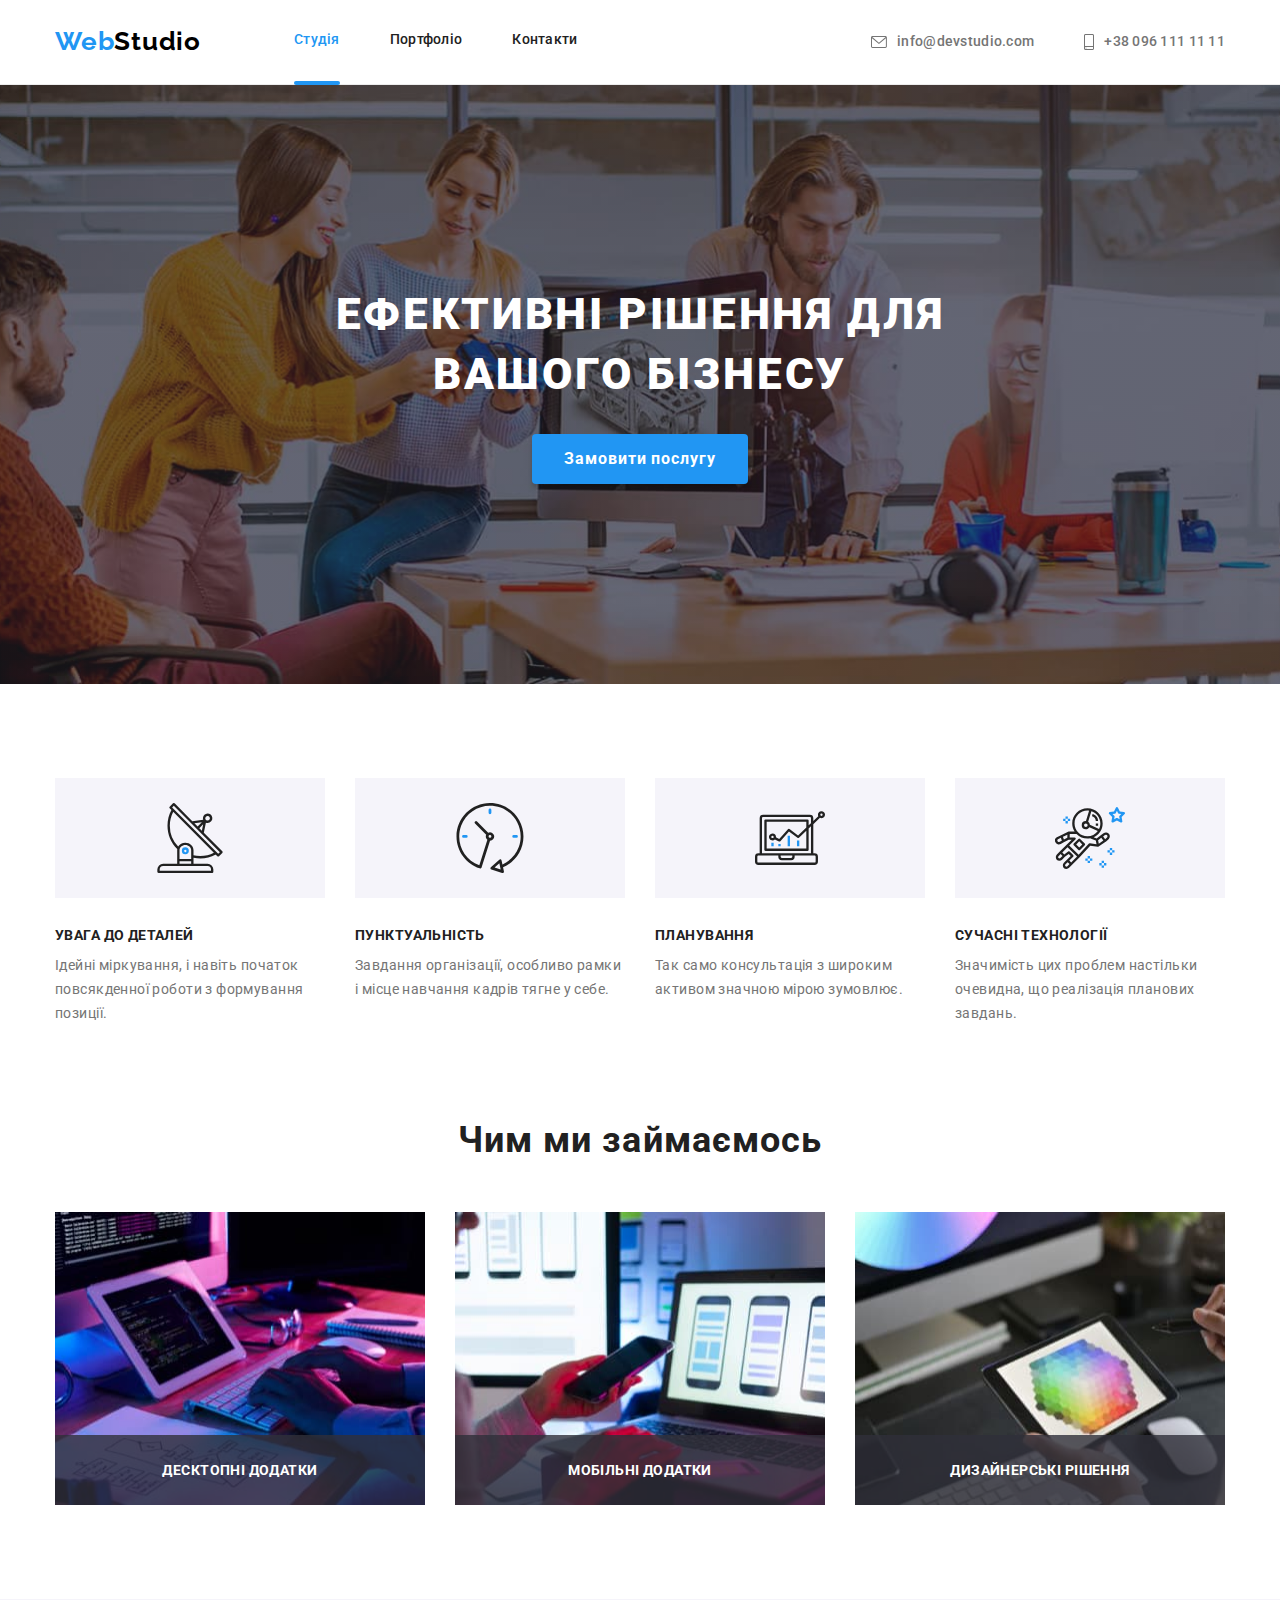
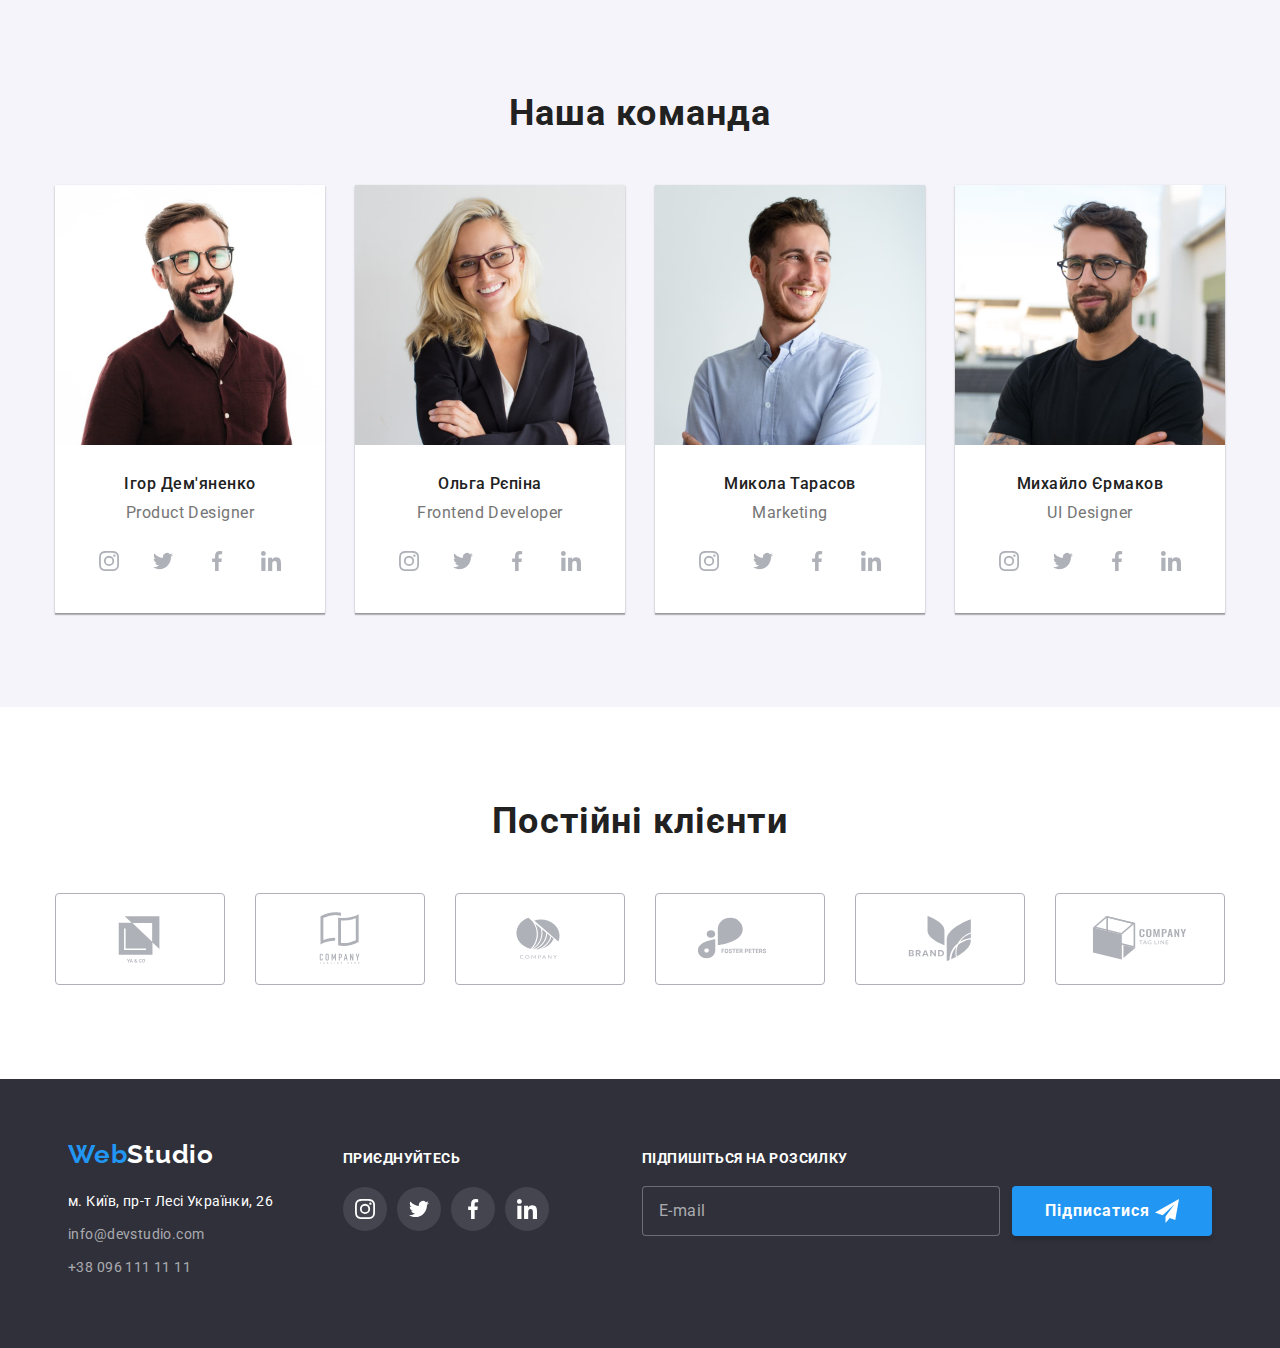
==== commit 2df7f883: "Update index.html" ====
--- a/index.html
+++ b/index.html
@@ -418,9 +418,9 @@
             </button>
             <form class="form">
                 <div class="form-field">
-                    <label for="name">Ім'я</label>
+                    <label for="name" class="form-label">Ім'я</label>
                     <input type="text" class="form-input" name="name" id="name">
-                    <span class="person">
+                    <span class="form-icon">
                         <svg width="18" height="18">
                             <use href="./images/icons.svg#icon-person"></use>
                         </svg>
@@ -429,8 +429,8 @@
 
                 <div class="form-field">
                     <label for="tel" class="form-label">Телефон</label>
-                    <input type="tel" class="form-input" name="tel" id="tel">
-                    <span class="phone">
+                    <input type="tel" class="form-input" name="tel" id="tel">     
+                    <span class="form-icon">
                         <svg width="18" height="18">
                             <use href="./images/icons.svg#icon-phone"></use>
                         </svg>
@@ -439,29 +439,30 @@
                 
                 <div class="form-field">
                     <label for="mail" class="form-label">Пошта</label>
-                    <input type="email" class="form-input" name="mail" id="mail">
-                    <span class="email">
+                    <input type="email" class="form-input" name="mail" id="mail">                    
+                    <span class="form-icon">
                         <svg width="18" height="18">
                             <use href="./images/icons.svg#icon-email"></use>
                         </svg>
                     </span>
                 </div>
                 
-                <div class="form-field">
+                <div class="form-textarea">
                     <label for="comment" class="form-label">Коментар</label>
                     <textarea name="comment" id="comment" cols="" rows="" placeholder="Введіть текст"></textarea>
                 </div>
 
                 <div class="check">
-                    <input class="checkbox" type="checkbox" name="topic" value="" id="">
-                    <span class="vector">
-                        <svg width="16" height="15">
-                            <use href="./images/icons.svg#icon-vector"></use>
-                        </svg>
-                    </span>
-                    <label class="checkbox-label" for="text">Погоджуюся з розсилкою та приймаю <span class="text-decor">Умови договору</span> </label>                                                             
-               </div>
-
+                    <label class="checkbox-label">
+                        <input class="checkbox" type="checkbox" name="topic" value="">
+                        <span class="checkbox-icon">
+                            <svg width="16" height="15">
+                                <use href="./images/icons.svg#icon-vector"></use>
+                            </svg>
+                        </span>
+                        Погоджуюся з розсилкою та приймаю <span class="text-decor">Умови договору</span>
+                    </label>
+                </div>
             </form>
         </div>
 
@@ -471,11 +472,3 @@
 </html>
 
 
-<label class="label">
-    <input class="checkbox" type="checkbox" name="topic" value="Погоджуюся з розсилкою та приймаю <span class="text-decor">Умови договору</span>">
-    <span class="vector">
-        <svg width="16" height="15">
-            <use href="./images/icons.svg#icon-vector"></use>
-        </svg>
-    </span>
-</label>--- a/css/styles.css
+++ b/css/styles.css
@@ -1051,7 +1051,36 @@
     position: absolute;
 
 }
-
+.checkbox:checked + .vector {
+    background-color: var(--address-color);
+}
+
+.checkbox-label {
+    font-size: 14px;
+    line-height: 1.71;
+    letter-spacing: 0.03em;
+    
+    background-color:var(--text-color);
+    background-image: url('../images/icons.svg/#icon-vector');
+}
+
+.text-decor {
+    font-size: 14px;
+    line-height: 1.71;
+    letter-spacing: 0.03em;
+    text-decoration-line: underline;
+    
+    color:var(--accent-color);
+}
+.vector {
+    display: inline-block;
+    width: 16px;
+    height: 15px;
+
+    border: 2px solid var(--primary-text-color);
+    border-radius: 4px;
+
+}
 
 /* section, */
 /* header, */
